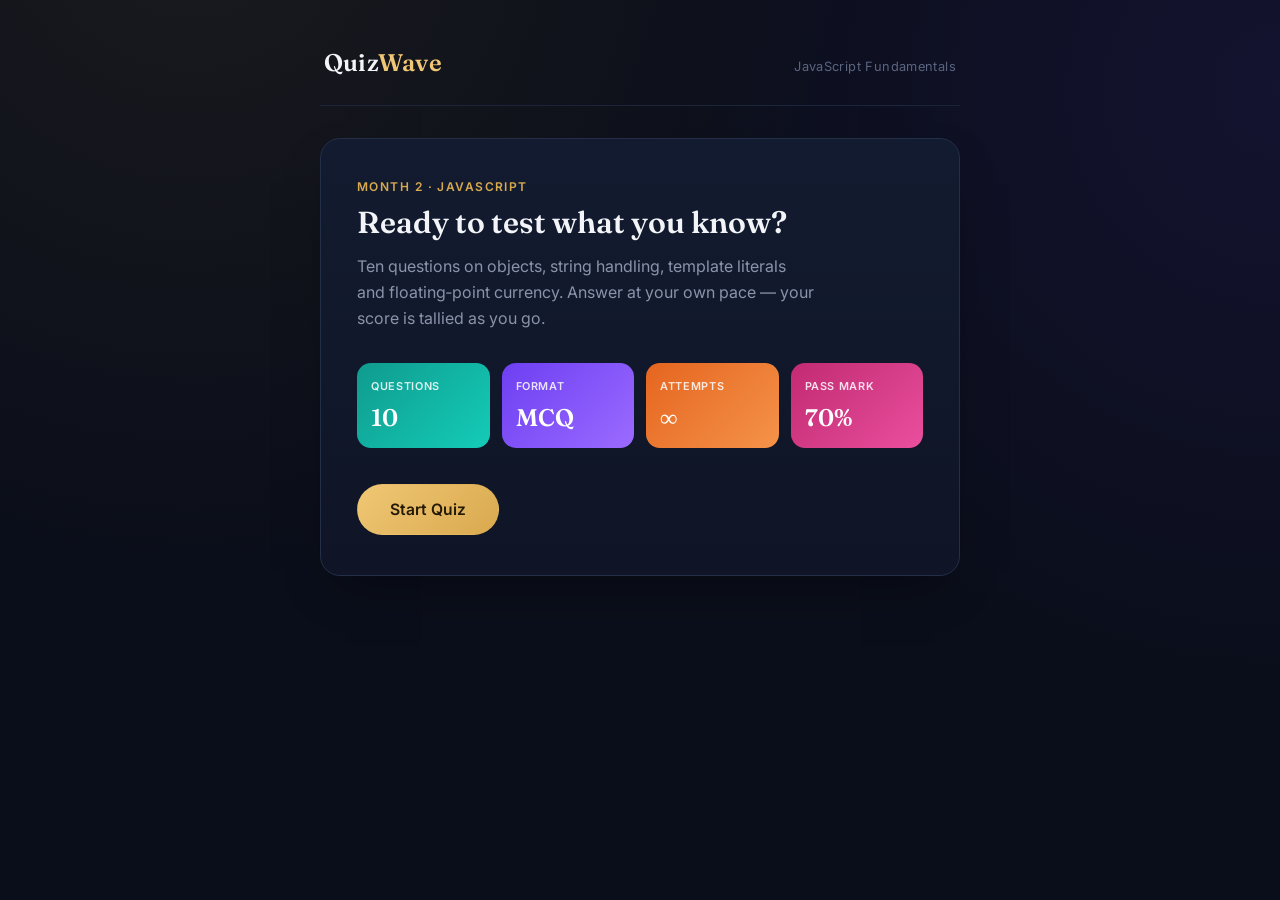
==== index.html @ 3c52c6e7 "Rename quiz.html to index.html change the file name to index.html" ====
<!DOCTYPE html>
<html lang="en">
<head>
<meta charset="UTF-8">
<meta name="viewport" content="width=device-width, initial-scale=1.0">
<title>QuizWave — JavaScript Fundamentals</title>
<link rel="preconnect" href="https://fonts.googleapis.com">
<link rel="preconnect" href="https://fonts.gstatic.com" crossorigin>
<link href="https://fonts.googleapis.com/css2?family=Fraunces:opsz,wght@9..144,500;9..144,600;9..144,700&family=Inter:wght@400;500;600;700&display=swap" rel="stylesheet">
<link rel="stylesheet" href="style.css">
</head>
<body>

<div class="app-shell">
  <header class="brand-bar">
    <div class="brand">Quiz<span class="brand-accent">Wave</span></div>
    <div class="brand-sub">JavaScript Fundamentals</div>
  </header>
  <main class="stage">
    
    <!-- ============ START SCREEN ============ -->
    <section class="screen active screen start-screen" id="start-screen" aria-labelledby="start-heading">
      <p class="eyebrow">Month 2 · JavaScript</p>
      <h1 id="start-heading">Ready to test what you know?</h1>
      <p class="lede">Ten questions on objects, string handling, template literals and floating‑point currency. Answer at your own pace — your score is tallied as you go.</p>
      <div class="stat-row">
        <div class="stat-card stat-teal">
          <span class="stat-label">Questions</span>
          <span class="stat-value">10</span>
        </div>
        <div class="stat-card stat-purple">
          <span class="stat-label">Format</span>
          <span class="stat-value">MCQ</span>
        </div>
        <div class="stat-card stat-orange">
          <span class="stat-label">Attempts</span>
          <span class="stat-value">∞</span>
        </div>
        <div class="stat-card stat-pink">
          <span class="stat-label">Pass Mark</span>
          <span class="stat-value">70%</span>
        </div>
      </div>
      
      <button class="btn btn-primary btn-large js-btntab" id="start-btn" type="button">Start Quiz</button>
    </section>

    <!-- ============ QUESTION SCREEn ============ -->



 <section class="screen screen question-screen" id="question-screen" aria-labelledby="question-heading">
      <div class="progress-bar">
        <div class="progress-meta">
          <span class="progress-count">Question <strong>1</strong> of 10</span>
          <span class="progress-score"></span>
        </div>
        <div class="progress-track">
          <div class="progress-fill" style="width:30%"></div>
        </div>
      </div>

      <h2 id="question-heading" class="question-text">
        Which method converts a JavaScript object into a JSON string?
      </h2>

      <ul class="options-list">
        <li>
          <button class="option" type="button" data-index="0">
            <span class="option-letter">A</span>
            <span class="option-text">JSON.parse()</span>
          </button>
        </li>
        <li>
          <button class="option is-selected" type="button" data-index="1">
            <span class="option-letter">B</span>
            <span class="option-text">JSON.stringify()</span>
          </button>
        </li>
        <li>
          <button class="option" type="button" data-index="2">
            <span class="option-letter">C</span>
            <span class="option-text">Object.toString()</span>
          </button>
        </li>
        <li>
          <button class="option" type="button" data-index="3">
            <span class="option-letter">D</span>
            <span class="option-text">Object.freeze()</span>
          </button>
        </li>
      </ul>

      <div class="stage-footer">
        <span class="hint">Select an option to continue</span>
        <button class="btn btn-primary js-move-next" id="next-btn" type="button">Next Question</button>
      </div>
    </section>
  





      <!-- ============ RESULT SCREEN ============ -->
   

     <section class="screen screen results-screen" id="result-screen" aria-labelledby="result-heading">
      <p class="eyebrow">Quiz Complete</p>
      <h1 id="result-heading">Nice work.</h1>

      <div class="score-card">
        <span class="score-label">Final Score</span>
        <span class="score-value">8<span class="score-total"> / 10</span></span>
        <span class="score-message">80% — above the pass mark</span>
      </div>

      <div class="stage-footer stage-footer-center">
        <button class="btn btn-ghost" id="review-btn" type="button">Review Answers</button>
        <button class="btn btn-primary" id="restart-btn" type="button">Play Again</button>
      </div>
    </section>

 


  </main>

</div>
<script type="module" src="script.js"></script>
</body>
</html>
---- style.css ----
/* ============ Tokens ============ */
:root{
  --bg: #0a0e1a;
  --bg-elevated: #0f1526;
  --bg-card: #131b30;
  --border: #232f47;
  --border-soft: #1b2439;

  --text: #f2f4f8;
  --text-muted: #8a93aa;
  --text-faint: #5b6580;

  --gold: #d9a94e;
  --gold-light: #f0c775;
  --gold-dim: rgba(217,169,78,0.15);

  --teal-a: #0f9b8e;
  --teal-b: #14ccb8;
  --purple-a: #6d3ff2;
  --purple-b: #9b6bff;
  --orange-a: #e5651f;
  --orange-b: #f5934a;
  --pink-a: #c22a72;
  --pink-b: #e94f9d;

  --danger: #e5484d;

  --radius-lg: 20px;
  --radius-md: 14px;
  --radius-sm: 10px;
  --radius-pill: 999px;

  --font-display: "Fraunces", Georgia, serif;
  --font-body: "Inter", -apple-system, BlinkMacSystemFont, sans-serif;

  --shadow-card: 0 20px 50px -25px rgba(0,0,0,0.6);
}

*, *::before, *::after{ box-sizing: border-box; }

body{
  margin: 0;
  min-height: 100vh;
  background:
    radial-gradient(circle at 15% -10%, rgba(217,169,78,0.08), transparent 45%),
    radial-gradient(circle at 100% 10%, rgba(109,63,242,0.10), transparent 40%),
    var(--bg);
  color: var(--text);
  font-family: var(--font-body);
  display: flex;
  justify-content: center;
  padding: 48px 20px;
}

/* ============ Shell ============ */
.app-shell{
  width: 100%;
  max-width: 640px;
}

.brand-bar{
  display: flex;
  align-items: baseline;
  justify-content: space-between;
  padding: 0 4px 28px;
  border-bottom: 1px solid var(--border-soft);
  margin-bottom: 32px;
}

.brand{
  font-family: var(--font-display);
  font-weight: 600;
  font-size: 1.5rem;
  letter-spacing: 0.01em;
}
.brand-accent{ color: var(--gold-light); }

.brand-sub{
  font-size: 0.8rem;
  color: var(--text-faint);
  letter-spacing: 0.03em;
}


/* ============ Stage / Screens ============ */
.stage{ position: relative; }

.screen{
  display: none;
  background: linear-gradient(180deg, var(--bg-card), var(--bg-elevated));
  border: 1px solid var(--border);
  border-radius: var(--radius-lg);
  padding: 40px 36px;
  box-shadow: var(--shadow-card);
}
.screen.active{ display: block; }

.eyebrow{
  margin: 0 0 10px;
  font-size: 0.75rem;
  font-weight: 600;
  letter-spacing: 0.12em;
  text-transform: uppercase;
  color: var(--gold);
}

h1, h2{
  font-family: var(--font-display);
  font-weight: 600;
  margin: 0 0 14px;
  line-height: 1.2;
}
h1{ font-size: 1.9rem; }

.lede{
  color: var(--text-muted);
  line-height: 1.6;
  margin: 0 0 32px;
  max-width: 46ch;
}

/* ============ Stat cards (start screen) ============ */
.stat-row{
  display: grid;
  grid-template-columns: repeat(4, 1fr);
  gap: 12px;
  margin-bottom: 36px;
}

.stat-card{
  border-radius: var(--radius-md);
  padding: 16px 14px;
  display: flex;
  flex-direction: column;
  gap: 10px;
  color: #fff;
}

.stat-label{
  font-size: 0.68rem;
  font-weight: 600;
  letter-spacing: 0.06em;
  text-transform: uppercase;
  opacity: 0.85;
}
.stat-value{
  font-family: var(--font-display);
  font-size: 1.5rem;
  font-weight: 600;
}

.stat-teal{   background: linear-gradient(135deg, var(--teal-a), var(--teal-b)); }
.stat-purple{ background: linear-gradient(135deg, var(--purple-a), var(--purple-b)); }
.stat-orange{ background: linear-gradient(135deg, var(--orange-a), var(--orange-b)); }
.stat-pink{   background: linear-gradient(135deg, var(--pink-a), var(--pink-b)); }

/* ============ Buttons ============ */
.btn{
  font-family: var(--font-body);
  font-weight: 600;
  font-size: 0.92rem;
  border-radius: var(--radius-pill);
  border: 1px solid transparent;
  padding: 13px 26px;
  cursor: pointer;
  transition: transform 0.15s ease, filter 0.15s ease, opacity 0.15s ease;
}
.btn:focus-visible{
  outline: 2px solid var(--gold-light);
  outline-offset: 3px;
}
.btn:active{ transform: translateY(1px); }

.btn-primary{
  background: linear-gradient(135deg, var(--gold-light), var(--gold));
  color: #241a05;
}
.btn-primary:hover{ filter: brightness(1.06); }
.btn-primary:disabled{
  background: var(--border);
  color: var(--text-faint);
  cursor: not-allowed;
}

.btn-ghost{
  background: transparent;
  border-color: var(--border);
  color: var(--text-muted);
}
.btn-ghost:hover{ border-color: var(--gold); color: var(--gold-light); }

.btn-large{ padding: 15px 32px; font-size: 0.98rem; }

/* ============ Question screen ============ */
.progress-bar{ margin-bottom: 28px; }

.progress-meta{
  display: flex;
  justify-content: space-between;
  align-items: baseline;
  margin-bottom: 10px;
  font-size: 0.82rem;
  color: var(--text-muted);
}
.progress-count strong{ color: var(--text); }
.progress-score{
  font-weight: 600;
  color: var(--gold-light);
}

.progress-track{
  height: 6px;
  border-radius: var(--radius-pill);
  background: var(--border-soft);
  overflow: hidden;
}
.progress-fill{
  height: 100%;
  border-radius: var(--radius-pill);
  background: linear-gradient(90deg, var(--gold), var(--gold-light));
}

.question-text{
  font-size: 1.35rem;
  margin-bottom: 28px;
}

.options-list{
  list-style: none;
  margin: 0 0 28px;
  padding: 0;
  display: flex;
  flex-direction: column;
  gap: 10px;
}

.option{
  width: 100%;
  display: flex;
  align-items: center;
  gap: 14px;
  text-align: left;
  background: var(--bg-elevated);
  border: 1px solid var(--border);
  border-radius: var(--radius-md);
  padding: 14px 16px;
  color: var(--text);
  font-family: var(--font-body);
  font-size: 0.95rem;
  cursor: pointer;
  transition: border-color 0.15s ease, background 0.15s ease;
}
.option:hover{ background: linear-gradient(135deg, var(--gold-light), var(--gold));
  color: #241a05; }
.option:focus-visible{ outline: 2px solid var(--gold-light); outline-offset: 2px; }

.option-letter{
  flex: 0 0 auto;
  width: 28px;
  height: 28px;
  border-radius: 50%;
  display: grid;
  place-items: center;
  font-size: 0.78rem;
  font-weight: 700;
  color: var(--text-muted);
  background: var(--border-soft);
}

/*.option.is-selected{
  border-color: var(--gold);
  background: var(--gold-dim);
}
  
.option.is-selected .option-letter{
  background: var(--gold);
  color: #241a05;
}
*/
.option.is-correct{
  border-color: var(--teal-b);
  background: rgba(20,204,184,0.12);
}
.option.is-correct .option-letter{
  background: var(--teal-b);
  color: #04211d;
}

.option.is-wrong{
  border-color: var(--danger);
  background: rgba(229,72,77,0.10);
}
.option.is-wrong .option-letter{
  background: var(--danger);
  color: #2a0708;
}

.stage-footer{
  display: flex;
  align-items: center;
  justify-content: space-between;
  gap: 16px;
}
.stage-footer-center{ justify-content: flex-end; }

.hint{
  font-size: 0.8rem;
  color: var(--text-faint);
}

/* ============ Result screen ============ */
.score-card{
  display: flex;
  flex-direction: column;
  align-items: center;
  text-align: center;
  gap: 6px;
  padding: 40px 24px;
  border-radius: var(--radius-lg);
  margin: 8px 0 32px;
  background: linear-gradient(135deg, var(--purple-a), var(--pink-a));
  color: #fff;
}
.score-label{
  font-size: 0.75rem;
  font-weight: 600;
  letter-spacing: 0.1em;
  text-transform: uppercase;
  opacity: 0.85;
}
.score-value{
  font-family: var(--font-display);
  font-size: 3.4rem;
  font-weight: 700;
  line-height: 1.1;
}
.score-total{
  font-size: 1.6rem;
  font-weight: 500;
  opacity: 0.8;
}
.score-message{
  font-size: 0.88rem;
  opacity: 0.9;
}

/* ============ Responsive ============ */
@media (max-width: 480px){
  body{ padding: 24px 14px; }
  .screen{ padding: 28px 22px; }
  .stat-row{ grid-template-columns: repeat(2, 1fr); }
  h1{ font-size: 1.55rem; }
  .question-text{ font-size: 1.15rem; }
  .stage-footer{ flex-direction: column-reverse; align-items: stretch; }
  .stage-footer .btn{ width: 100%; text-align: center; }
  .score-value{ font-size: 2.6rem; }
}

/* ============ Motion ============ */
@media (prefers-reduced-motion: reduce){
  .btn{ transition: none; }
}
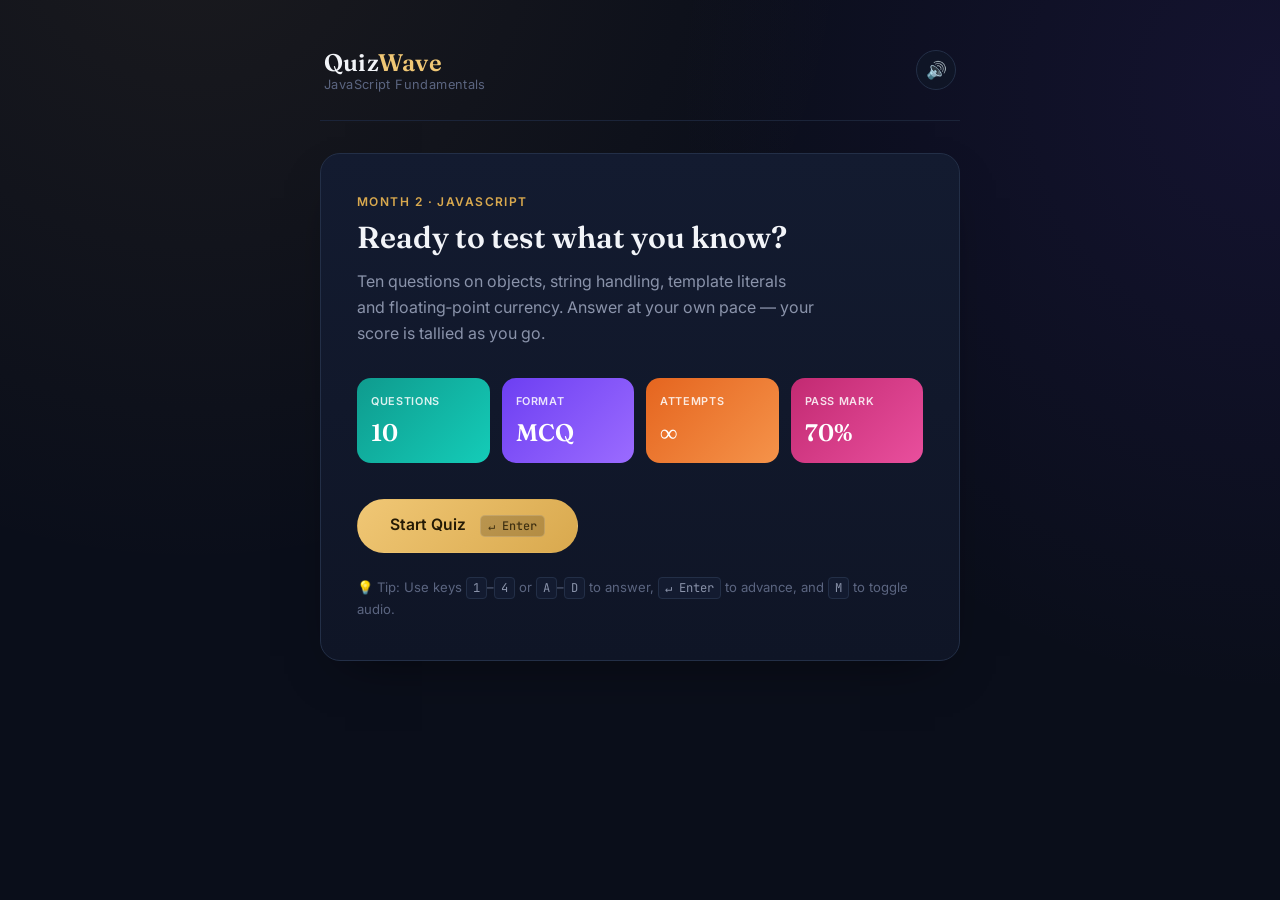
==== commit 8e12aed6: "Add sound effects, keyboard navigation, confetti animation,   and UI polish" ====
--- a/index.html
+++ b/index.html
@@ -6,20 +6,27 @@
 <title>QuizWave — JavaScript Fundamentals</title>
 <link rel="preconnect" href="https://fonts.googleapis.com">
 <link rel="preconnect" href="https://fonts.gstatic.com" crossorigin>
-<link href="https://fonts.googleapis.com/css2?family=Fraunces:opsz,wght@9..144,500;9..144,600;9..144,700&family=Inter:wght@400;500;600;700&display=swap" rel="stylesheet">
+<link href="https://fonts.googleapis.com/css2?family=Fraunces:opsz,wght@9..144,500;9..144,600;9..144,700&family=Inter:wght@400;500;600;700&family=JetBrains+Mono:wght@400;500;600&display=swap" rel="stylesheet">
 <link rel="stylesheet" href="style.css">
 </head>
 <body>
 
 <div class="app-shell">
   <header class="brand-bar">
-    <div class="brand">Quiz<span class="brand-accent">Wave</span></div>
-    <div class="brand-sub">JavaScript Fundamentals</div>
+    <div class="brand-info">
+      <div class="brand">Quiz<span class="brand-accent">Wave</span></div>
+      <div class="brand-sub">JavaScript Fundamentals</div>
+    </div>
+    <div class="brand-actions">
+      <button id="sound-btn" class="icon-btn" type="button" aria-label="Toggle Sound Effects" title="Toggle Sound (Press M)">
+        <span class="sound-icon" aria-hidden="true">🔊</span>
+      </button>
+    </div>
   </header>
   <main class="stage">
-    
+
     <!-- ============ START SCREEN ============ -->
-    <section class="screen active screen start-screen" id="start-screen" aria-labelledby="start-heading">
+    <section class="screen active start-screen" id="start-screen" aria-labelledby="start-heading">
       <p class="eyebrow">Month 2 · JavaScript</p>
       <h1 id="start-heading">Ready to test what you know?</h1>
       <p class="lede">Ten questions on objects, string handling, template literals and floating‑point currency. Answer at your own pace — your score is tallied as you go.</p>
@@ -41,92 +48,91 @@
           <span class="stat-value">70%</span>
         </div>
       </div>
-      
-      <button class="btn btn-primary btn-large js-btntab" id="start-btn" type="button">Start Quiz</button>
+
+      <button class="btn btn-primary btn-large js-btntab" id="start-btn" type="button">
+        <span>Start Quiz</span>
+        <kbd class="kbd-badge" aria-hidden="true">↵ Enter</kbd>
+      </button>
+      <p class="keyboard-guide">💡 Tip: Use keys <kbd>1</kbd>–<kbd>4</kbd> or <kbd>A</kbd>–<kbd>D</kbd> to answer, <kbd>↵ Enter</kbd> to advance, and <kbd>M</kbd> to toggle audio.</p>
     </section>
 
-    <!-- ============ QUESTION SCREEn ============ -->
-
-
-
- <section class="screen screen question-screen" id="question-screen" aria-labelledby="question-heading">
+    <!-- ============ QUESTION SCREEN ============ -->
+    <section class="screen question-screen" id="question-screen" aria-labelledby="question-heading">
       <div class="progress-bar">
         <div class="progress-meta">
           <span class="progress-count">Question <strong>1</strong> of 10</span>
-          <span class="progress-score"></span>
+          <span class="progress-score" aria-label="Timer">5:00</span>
         </div>
-        <div class="progress-track">
-          <div class="progress-fill" style="width:30%"></div>
+        <div class="progress-track" role="progressbar" aria-valuemin="0" aria-valuemax="100" aria-valuenow="10">
+          <div class="progress-fill" style="width:10%"></div>
         </div>
       </div>
 
-      <h2 id="question-heading" class="question-text">
-        Which method converts a JavaScript object into a JSON string?
-      </h2>
+      <h2 id="question-heading" class="question-text"></h2>
 
-      <ul class="options-list">
+      <ul class="options-list" role="list">
         <li>
           <button class="option" type="button" data-index="0">
             <span class="option-letter">A</span>
-            <span class="option-text">JSON.parse()</span>
+            <span class="option-text"></span>
+            <kbd class="option-kbd" aria-hidden="true">1</kbd>
           </button>
         </li>
         <li>
-          <button class="option is-selected" type="button" data-index="1">
+          <button class="option" type="button" data-index="1">
             <span class="option-letter">B</span>
-            <span class="option-text">JSON.stringify()</span>
+            <span class="option-text"></span>
+            <kbd class="option-kbd" aria-hidden="true">2</kbd>
           </button>
         </li>
         <li>
           <button class="option" type="button" data-index="2">
             <span class="option-letter">C</span>
-            <span class="option-text">Object.toString()</span>
+            <span class="option-text"></span>
+            <kbd class="option-kbd" aria-hidden="true">3</kbd>
           </button>
         </li>
         <li>
           <button class="option" type="button" data-index="3">
             <span class="option-letter">D</span>
-            <span class="option-text">Object.freeze()</span>
+            <span class="option-text"></span>
+            <kbd class="option-kbd" aria-hidden="true">4</kbd>
           </button>
         </li>
       </ul>
 
       <div class="stage-footer">
-        <span class="hint">Select an option to continue</span>
-        <button class="btn btn-primary js-move-next" id="next-btn" type="button">Next Question</button>
+        <span class="hint" aria-live="polite">Select an option to continue</span>
+        <button class="btn btn-primary js-move-next" id="next-btn" type="button" disabled>
+          <span class="btn-label">Next Question</span>
+          <kbd class="kbd-badge" aria-hidden="true">↵ Enter</kbd>
+        </button>
       </div>
     </section>
-  
 
-
-
-
-
-      <!-- ============ RESULT SCREEN ============ -->
-   
-
-     <section class="screen screen results-screen" id="result-screen" aria-labelledby="result-heading">
+    <!-- ============ RESULT SCREEN ============ -->
+    <section class="screen results-screen" id="result-screen" aria-labelledby="result-heading">
       <p class="eyebrow">Quiz Complete</p>
       <h1 id="result-heading">Nice work.</h1>
 
       <div class="score-card">
         <span class="score-label">Final Score</span>
-        <span class="score-value">8<span class="score-total"> / 10</span></span>
-        <span class="score-message">80% — above the pass mark</span>
+        <span class="score-value">0<span class="score-total"> / 10</span></span>
+        <span class="score-message"></span>
       </div>
 
       <div class="stage-footer stage-footer-center">
-        <button class="btn btn-ghost" id="review-btn" type="button">Review Answers</button>
-        <button class="btn btn-primary" id="restart-btn" type="button">Play Again</button>
+        <button class="btn btn-primary" id="restart-btn" type="button">
+          <span>Play Again</span>
+          <kbd class="kbd-badge" aria-hidden="true">↵ Enter</kbd>
+        </button>
       </div>
     </section>
 
- 
+  </main>
+</div>
 
-
-  </main>
-
-</div>
+<canvas id="confetti-canvas" class="confetti-canvas"></canvas>
 <script type="module" src="script.js"></script>
 </body>
-</html>
+</html>
--- a/style.css
+++ b/style.css
@@ -32,6 +32,11 @@
 
   --font-display: "Fraunces", Georgia, serif;
   --font-body: "Inter", -apple-system, BlinkMacSystemFont, sans-serif;
+  --font-mono: "JetBrains Mono", ui-monospace, SFMono-Regular, Menlo, Monaco, Consolas, monospace;
+
+  --code-bg: rgba(255, 255, 255, 0.08);
+  --code-border: rgba(217, 169, 78, 0.35);
+  --code-text: #f0c775;
 
   --shadow-card: 0 20px 50px -25px rgba(0,0,0,0.6);
 }
@@ -60,7 +65,7 @@
 
 .brand-bar{
   display: flex;
-  align-items: baseline;
+  align-items: center;
   justify-content: space-between;
   padding: 0 4px 28px;
   border-bottom: 1px solid var(--border-soft);
@@ -81,6 +86,34 @@
   letter-spacing: 0.03em;
 }
 
+.brand-actions{
+  display: flex;
+  align-items: center;
+  gap: 10px;
+}
+
+.icon-btn{
+  background: var(--bg-elevated);
+  border: 1px solid var(--border);
+  color: var(--text);
+  width: 40px;
+  height: 40px;
+  border-radius: 50%;
+  display: grid;
+  place-items: center;
+  cursor: pointer;
+  font-size: 1.05rem;
+  transition: border-color 0.15s ease, background 0.15s ease, transform 0.15s ease;
+}
+.icon-btn:hover{
+  border-color: var(--gold);
+  background: var(--bg-card);
+  transform: scale(1.05);
+}
+.icon-btn.is-muted{
+  opacity: 0.65;
+  border-color: var(--border-soft);
+}
 
 /* ============ Stage / Screens ============ */
 .stage{ position: relative; }
@@ -93,7 +126,21 @@
   padding: 40px 36px;
   box-shadow: var(--shadow-card);
 }
-.screen.active{ display: block; }
+.screen.active{
+  display: block;
+  animation: screenFadeIn 0.25s cubic-bezier(0.16, 1, 0.3, 1) forwards;
+}
+
+@keyframes screenFadeIn{
+  from{
+    opacity: 0;
+    transform: translateY(8px) scale(0.995);
+  }
+  to{
+    opacity: 1;
+    transform: translateY(0) scale(1);
+  }
+}
 
 .eyebrow{
   margin: 0 0 10px;
@@ -248,11 +295,24 @@
   font-family: var(--font-body);
   font-size: 0.95rem;
   cursor: pointer;
-  transition: border-color 0.15s ease, background 0.15s ease;
-}
-.option:hover{ background: linear-gradient(135deg, var(--gold-light), var(--gold));
-  color: #241a05; }
-.option:focus-visible{ outline: 2px solid var(--gold-light); outline-offset: 2px; }
+  position: relative;
+  transition: border-color 0.15s ease, background 0.15s ease, transform 0.12s ease;
+}
+.option:hover:not(:disabled){
+  border-color: var(--gold);
+  background: #17213b;
+  transform: translateY(-2px);
+}
+.option:active:not(:disabled){
+  transform: translateY(0);
+}
+.option:focus-visible{
+  outline: 2px solid var(--gold-light);
+  outline-offset: 2px;
+}
+.option:disabled{
+  cursor: not-allowed;
+}
 
 .option-letter{
   flex: 0 0 auto;
@@ -265,21 +325,36 @@
   font-weight: 700;
   color: var(--text-muted);
   background: var(--border-soft);
-}
-
-/*.option.is-selected{
-  border-color: var(--gold);
-  background: var(--gold-dim);
-}
-  
-.option.is-selected .option-letter{
-  background: var(--gold);
-  color: #241a05;
-}
-*/
+  transition: background 0.15s ease, color 0.15s ease;
+}
+
+.option-text{
+  flex: 1 1 auto;
+  line-height: 1.45;
+}
+
+.option-kbd{
+  flex: 0 0 auto;
+  font-family: var(--font-mono);
+  font-size: 0.72rem;
+  padding: 2px 7px;
+  border-radius: 5px;
+  background: var(--border-soft);
+  color: var(--text-faint);
+  border: 1px solid var(--border);
+  opacity: 0.65;
+  transition: opacity 0.15s ease, color 0.15s ease, border-color 0.15s ease;
+}
+.option:hover:not(:disabled) .option-kbd{
+  opacity: 1;
+  color: var(--gold-light);
+  border-color: var(--gold-dim);
+}
+
 .option.is-correct{
-  border-color: var(--teal-b);
-  background: rgba(20,204,184,0.12);
+  border-color: var(--teal-b) !important;
+  background: rgba(20,204,184,0.15) !important;
+  animation: correctPop 0.35s ease;
 }
 .option.is-correct .option-letter{
   background: var(--teal-b);
@@ -287,14 +362,74 @@
 }
 
 .option.is-wrong{
-  border-color: var(--danger);
-  background: rgba(229,72,77,0.10);
+  border-color: var(--danger) !important;
+  background: rgba(229,72,77,0.14) !important;
+  animation: shakeWrong 0.35s ease;
 }
 .option.is-wrong .option-letter{
   background: var(--danger);
   color: #2a0708;
 }
 
+@keyframes correctPop{
+  0%{ transform: scale(1); }
+  50%{ transform: scale(1.02); }
+  100%{ transform: scale(1); }
+}
+
+@keyframes shakeWrong{
+  0%, 100%{ transform: translateX(0); }
+  20%, 60%{ transform: translateX(-5px); }
+  40%, 80%{ transform: translateX(5px); }
+}
+
+/* ============ Code Syntax Styling ============ */
+.code-pill{
+  font-family: var(--font-mono);
+  font-size: 0.9em;
+  background: var(--code-bg);
+  border: 1px solid var(--code-border);
+  color: var(--code-text);
+  padding: 2px 7px;
+  border-radius: 6px;
+  letter-spacing: -0.01em;
+  word-break: break-word;
+}
+
+/* ============ Keyboard Hints & Badges ============ */
+.kbd-badge{
+  display: inline-flex;
+  align-items: center;
+  justify-content: center;
+  font-family: var(--font-mono);
+  font-size: 0.74rem;
+  font-weight: 500;
+  background: rgba(0, 0, 0, 0.22);
+  border: 1px solid rgba(255, 255, 255, 0.18);
+  border-radius: 5px;
+  padding: 2px 7px;
+  margin-left: 10px;
+  color: inherit;
+  opacity: 0.85;
+}
+
+.keyboard-guide{
+  font-size: 0.82rem;
+  color: var(--text-faint);
+  margin-top: 24px;
+  margin-bottom: 0;
+  line-height: 1.6;
+}
+.keyboard-guide kbd{
+  font-family: var(--font-mono);
+  background: var(--bg-card);
+  border: 1px solid var(--border);
+  border-radius: 4px;
+  padding: 2px 6px;
+  font-size: 0.76rem;
+  color: var(--text-muted);
+}
+
 .stage-footer{
   display: flex;
   align-items: center;
@@ -304,7 +439,7 @@
 .stage-footer-center{ justify-content: flex-end; }
 
 .hint{
-  font-size: 0.8rem;
+  font-size: 0.82rem;
   color: var(--text-faint);
 }
 
@@ -344,19 +479,35 @@
   opacity: 0.9;
 }
 
+/* ============ Confetti Layer ============ */
+.confetti-canvas{
+  position: fixed;
+  inset: 0;
+  width: 100%;
+  height: 100%;
+  pointer-events: none;
+  z-index: 9999;
+}
+
 /* ============ Responsive ============ */
 @media (max-width: 480px){
   body{ padding: 24px 14px; }
-  .screen{ padding: 28px 22px; }
+  .screen{ padding: 28px 20px; }
   .stat-row{ grid-template-columns: repeat(2, 1fr); }
   h1{ font-size: 1.55rem; }
   .question-text{ font-size: 1.15rem; }
   .stage-footer{ flex-direction: column-reverse; align-items: stretch; }
-  .stage-footer .btn{ width: 100%; text-align: center; }
+  .stage-footer .btn{ width: 100%; justify-content: center; }
   .score-value{ font-size: 2.6rem; }
-}
-
-/* ============ Motion ============ */
+  .option-kbd{ display: none; } /* Hide keyboard hints on mobile screens */
+  .kbd-badge{ display: none; }
+}
+
+/* ============ Motion Preferences ============ */
 @media (prefers-reduced-motion: reduce){
-  .btn{ transition: none; }
-}
+  *, *::before, *::after{
+    animation-duration: 0.01ms !important;
+    animation-iteration-count: 1 !important;
+    transition-duration: 0.01ms !important;
+  }
+}
